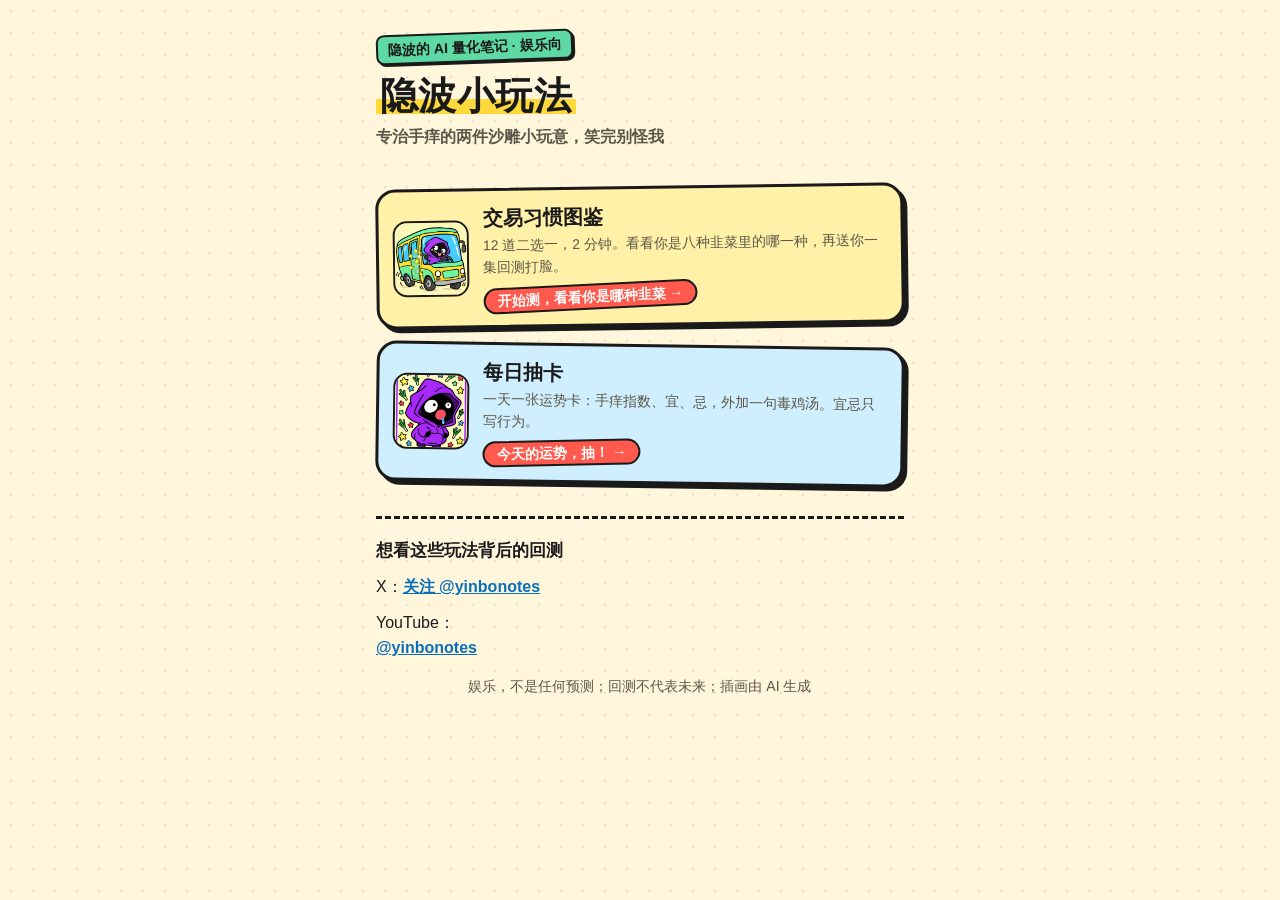
==== play/index.html @ 3527f6a2 "yinbo-tools: data-day calendar and widgets; play site (trading habit test, daily card draw)" ====
<!doctype html>
<html lang="zh-CN">
<head>
<meta charset="utf-8">
<meta name="viewport" content="width=device-width, initial-scale=1, viewport-fit=cover">
<title>隐波小玩法</title>
<meta name="description" content="给散户的两件小玩意：交易习惯图鉴、每日抽卡。娱乐，不是任何预测。">
<meta property="og:title" content="隐波小玩法">
<meta property="og:description" content="给散户的两件小玩意：交易习惯图鉴、每日抽卡。娱乐，不是任何预测。">
<meta property="og:image" content="https://eyot424.github.io/yinbo-tools/play/assets/card-back.png">
<meta name="theme-color" content="#FFF6DC">
<link rel="stylesheet" href="assets/style.css">
<script src="assets/app.js" defer></script>
</head>
<body>
<div class="wrap">
  <header class="hero">
    <p class="eyebrow">隐波的 AI 量化笔记 · 娱乐向</p>
    <h1><span class="accent">隐波小玩法</span></h1>
    <p class="sub">专治手痒的两件沙雕小玩意，笑完别怪我</p>
  </header>

  <main class="tiles">
    <a class="tile" href="test/">
      <div class="thumb art"><img src="assets/types/zn-g.png" alt="" width="76" height="76"></div>
      <div class="body">
        <h2>交易习惯图鉴</h2>
        <p>12 道二选一，2 分钟。看看你是八种韭菜里的哪一种，再送你一集回测打脸。</p>
        <span class="go">开始测，看看你是哪种韭菜 →</span>
      </div>
    </a>
    <a class="tile" href="card/">
      <div class="thumb art"><img src="assets/card-back.png" alt="" width="76" height="76"></div>
      <div class="body">
        <h2>每日抽卡</h2>
        <p>一天一张运势卡：手痒指数、宜、忌，外加一句毒鸡汤。宜忌只写行为。</p>
        <span class="go">今天的运势，抽！ →</span>
      </div>
    </a>
  </main>
  <noscript><p class="noscript">这个小站需要开启 JavaScript 才能玩。</p></noscript>

  <section class="follow">
    <h3>想看这些玩法背后的回测</h3>
    <div class="follow-row">
      <p>X：<a href="https://x.com/yinbonotes" target="_blank" rel="noopener">关注 @yinbonotes</a></p>
    </div>
    <div class="follow-row">
      <p>YouTube：<br><a href="https://www.youtube.com/@yinbonotes"><b>@yinbonotes</b></a></p>
    </div>
    <p class="disclaimer">娱乐，不是任何预测；回测不代表未来；插画由 AI 生成</p>
  </section>
</div>
</body>
</html>
---- play/assets/style.css ----
/* 隐波小玩法 共用样式：奶白底，香蕉黄/番茄红/天空蓝/薄荷绿，粗黑描边加硬阴影，系统字体栈，无外部资源 */
:root {
  --bg: #FFF6DC;
  --ink: #1a1a1a;
  --yellow: #FFD93B;
  --red: #FF5A4D;
  --blue: #4DB8FF;
  --mint: #5FD9A4;
  --paper: #ffffff;
  --dim: #5b5648;
  --line: #1a1a1a;
  --shadow: 4px 4px 0 #1a1a1a;
  --font: -apple-system, "PingFang SC", "Noto Sans CJK SC", "Microsoft YaHei", sans-serif;
}
* { box-sizing: border-box; }
html { -webkit-text-size-adjust: 100%; background: var(--bg); }
body {
  margin: 0; min-height: 100vh; font-family: var(--font); font-size: 16px; line-height: 1.6;
  color: var(--ink); overflow-wrap: anywhere; overflow-x: hidden;
  background-color: var(--bg);
  background-image: radial-gradient(rgba(26, 26, 26, 0.09) 1.5px, transparent 1.6px);
  background-size: 22px 22px;
}
img { max-width: 100%; display: block; }
a { color: #0a6fb8; font-weight: 700; }
[hidden] { display: none !important; }

.wrap { width: 100%; max-width: 560px; margin: 0 auto; padding: 20px 16px 40px; }
.topbar { display: flex; align-items: center; justify-content: space-between; min-height: 44px; margin-bottom: 8px; font-size: 14px; }
.topbar a { color: var(--ink); text-decoration: none; padding: 10px 0; font-weight: 700; }
.eyebrow {
  display: inline-block; margin: 0; font-size: 14px; font-weight: 800; color: var(--ink);
  background: var(--mint); border: 2px solid var(--ink); border-radius: 8px; padding: 2px 10px;
  transform: rotate(-2deg); box-shadow: 2px 2px 0 var(--ink);
}
h1 { margin: 12px 0 4px; font-size: 38px; line-height: 1.2; font-weight: 900; letter-spacing: 0.01em; }
h2 { margin: 0 0 8px; font-size: 20px; line-height: 1.35; font-weight: 900; }
h3 { margin: 0 0 6px; font-size: 17px; font-weight: 900; }
.sub { margin: 0 0 20px; color: var(--dim); font-weight: 600; }
.muted { color: var(--dim); font-size: 14px; }
.hero { padding: 12px 0 4px; }
.accent { background: linear-gradient(transparent 58%, var(--yellow) 58%, var(--yellow) 92%, transparent 92%); padding: 0 4px; }

/* 入口卡片 */
.tiles { display: grid; gap: 18px; margin: 12px 0 24px; }
.tile {
  display: flex; gap: 14px; align-items: center; text-decoration: none; color: var(--ink); font-weight: 400;
  background: var(--paper); border: 3px solid var(--ink); border-radius: 20px; padding: 14px;
  min-height: 96px; box-shadow: var(--shadow); position: relative;
}
.tile:nth-child(1) { background: #FFF1A8; transform: rotate(-0.8deg); }
.tile:nth-child(2) { background: #CFEFFF; transform: rotate(0.8deg); }
.tile:active { transform: translate(3px, 3px); box-shadow: 1px 1px 0 var(--ink); }
.tile .thumb { flex: 0 0 76px; width: 76px; height: 76px; border-radius: 14px; overflow: hidden; border: 2px solid var(--ink); }
.tile .body { flex: 1 1 auto; min-width: 0; }
.tile h2 { margin: 0 0 2px; }
.tile p { margin: 0; color: var(--dim); font-size: 14px; }
.tile .go { color: var(--ink); font-size: 14px; font-weight: 900; margin-top: 6px; display: inline-block; background: var(--red); color: #fff; border: 2px solid var(--ink); border-radius: 999px; padding: 0 12px; transform: rotate(-2deg); }

/* 插画占位：图加载失败时露出奶黄底 */
.art { position: relative; overflow: hidden; border-radius: 18px; background: #FFE98A; border: 3px solid var(--ink); }
.tile .art { border-width: 2px; }
.art img { width: 100%; height: 100%; object-fit: cover; }
.art img.img-failed { visibility: hidden; }
.art-wide { aspect-ratio: 4 / 3; box-shadow: var(--shadow); }
.art-square { aspect-ratio: 1 / 1; }

/* 按钮：贴纸感 */
.btn {
  display: inline-flex; align-items: center; justify-content: center;
  min-height: 52px; padding: 10px 22px; border: 3px solid var(--ink); border-radius: 16px; cursor: pointer;
  font: inherit; font-weight: 900; font-size: 18px; color: var(--ink); text-decoration: none;
  background: var(--yellow); box-shadow: var(--shadow);
}
.btn:active { transform: translate(3px, 3px); box-shadow: 1px 1px 0 var(--ink); }
.btn-ghost { background: var(--paper); font-weight: 800; font-size: 16px; }
.btn-block { display: flex; width: 100%; }
.btn[disabled] { opacity: 0.5; cursor: default; }
.btn-row { display: flex; gap: 14px; flex-wrap: wrap; margin: 18px 0; }
.btn-row .btn { flex: 1 1 140px; }
.panel { background: var(--paper); border: 3px solid var(--ink); border-radius: 18px; padding: 16px; margin: 18px 0; box-shadow: var(--shadow); }

/* 答题 */
.progress { height: 14px; border-radius: 999px; background: var(--paper); border: 2px solid var(--ink); overflow: hidden; margin: 6px 0 4px; }
.progress > i { display: block; height: 100%; width: 0; background: var(--red); border-right: 2px solid var(--ink); transition: width 0.25s; }
.qmeta { display: flex; justify-content: space-between; align-items: center; font-size: 14px; font-weight: 800; }
.qtext { font-size: 22px; line-height: 1.5; margin: 18px 0; font-weight: 900; }
.opts { display: grid; gap: 14px; }
.opt {
  display: flex; gap: 12px; align-items: flex-start; text-align: left; width: 100%;
  min-height: 64px; padding: 14px; font: inherit; font-weight: 600; color: var(--ink); cursor: pointer;
  background: var(--paper); border: 3px solid var(--ink); border-radius: 16px; box-shadow: var(--shadow);
}
.opt:active { transform: translate(3px, 3px); box-shadow: 1px 1px 0 var(--ink); }
.opt b { flex: 0 0 30px; height: 30px; line-height: 25px; text-align: center; border-radius: 50%; border: 2px solid var(--ink); background: var(--blue); font-size: 14px; }
.opt:nth-child(2) b { background: var(--red); color: #fff; }
.opt.on { background: var(--yellow); }

/* 结果 */
.result-name { font-size: 36px; line-height: 1.2; margin: 14px 0 2px; }
.result-suffix { display: inline-block; color: #fff; background: var(--red); border: 2px solid var(--ink); border-radius: 10px; padding: 0 10px; font-size: 18px; font-weight: 900; transform: rotate(-3deg); margin-left: 6px; vertical-align: middle; }
.chips { display: flex; flex-wrap: wrap; gap: 8px; margin: 14px 0; }
.chip { padding: 4px 14px; border: 2px solid var(--ink); border-radius: 999px; font-weight: 900; min-height: 36px; display: inline-flex; align-items: center; gap: 6px; background: var(--mint); box-shadow: 2px 2px 0 var(--ink); }
.chip:nth-child(2) { background: var(--blue); transform: rotate(1deg); }
.chip:nth-child(3) { background: var(--yellow); transform: rotate(-1deg); }
.chip:nth-child(4) { background: #FFA39B; }
.chip small { color: var(--ink); font-weight: 600; font-size: 14px; }
.tagline { font-size: 19px; font-weight: 800; margin: 14px 0 8px; }
.mod-line { color: #c2271b; font-weight: 700; margin: 4px 0 8px; }
.habits { margin: 8px 0 0; padding-left: 20px; }
.habits li { margin: 6px 0; }
.bars { display: grid; gap: 14px; }
.bar-row .ends { display: flex; justify-content: space-between; font-size: 14px; }
.bar-row .ends b { font-size: 16px; }
.bar { position: relative; height: 12px; border-radius: 999px; background: #FFE98A; border: 2px solid var(--ink); margin: 8px 0 4px; }
.bar i { position: absolute; top: -8px; width: 22px; height: 22px; border-radius: 50%; background: var(--red); border: 2px solid var(--ink); transform: translateX(-50%); }
.bar-row .how { font-size: 14px; color: var(--dim); text-align: center; }
.ep { border-left: 5px solid var(--red); padding-left: 12px; margin: 10px 0; }
.ep .no { color: #c2271b; font-size: 14px; font-weight: 800; }
.ep .t { font-weight: 900; }
.ep .meta { color: var(--dim); font-size: 14px; }
.tag { display: inline-block; padding: 0 8px; border: 2px solid var(--ink); border-radius: 6px; font-size: 14px; font-weight: 800; background: var(--yellow); color: var(--ink); }

/* 分享卡 */
.share-tabs { display: flex; gap: 10px; margin: 12px 0; }
.share-tabs button { flex: 1; min-height: 44px; font: inherit; font-weight: 800; color: var(--ink); background: var(--paper); border: 3px solid var(--ink); border-radius: 12px; cursor: pointer; }
.share-tabs button.on { background: var(--yellow); box-shadow: 3px 3px 0 var(--ink); }
.share-out { text-align: center; }
.share-out img { margin: 0 auto; max-height: 70vh; width: auto; border-radius: 12px; border: 3px solid var(--ink); -webkit-touch-callout: default; -webkit-user-select: auto; user-select: auto; }
.share-hint { font-size: 14px; font-weight: 700; margin: 8px 0 0; }
.share-err { font-size: 14px; color: #c2271b; font-weight: 700; margin: 8px 0 0; }

/* 抽卡 */
.deck-stage { perspective: 1200px; margin: 12px 0 18px; }
.cardback { max-width: 320px; margin: 0 auto; aspect-ratio: 3 / 4; transform: rotate(-2deg); box-shadow: var(--shadow); }
.cardback img { border-radius: 14px; }
.fortune { background: #FFF1A8; border: 3px solid var(--ink); border-radius: 20px; padding: 14px; box-shadow: var(--shadow); }
.fortune.flip { animation: flip 0.6s ease-out; }
@keyframes flip { from { transform: rotateY(90deg); opacity: 0; } to { transform: rotateY(0); opacity: 1; } }
@media (prefers-reduced-motion: reduce) { .fortune.flip { animation: none; } .progress > i { transition: none; } }
.fortune .date { display: inline-block; font-size: 14px; font-weight: 800; margin: 12px 0 0; background: var(--blue); border: 2px solid var(--ink); border-radius: 8px; padding: 0 10px; transform: rotate(-2deg); }
.fortune h2 { font-size: 28px; margin: 6px 0 2px; }
.stars { font-size: 22px; color: var(--red); letter-spacing: 0.1em; }
.stars small { font-size: 14px; font-weight: 800; color: var(--ink); letter-spacing: 0; margin-right: 6px; }
.yi-ji { display: grid; grid-template-columns: 1fr 1fr; gap: 10px; margin: 12px 0; }
.yi-ji > div { border: 2px solid var(--ink); border-radius: 12px; padding: 10px; background: var(--paper); }
.yi-ji b { display: block; font-size: 15px; font-weight: 900; }
.yi-ji .yi b { color: #0a8a5a; }
.yi-ji .ji b { color: #c2271b; }
.saying { margin: 10px 0; padding: 10px; border: 2px dashed var(--ink); border-radius: 12px; background: var(--paper); }
.saying p { margin: 2px 0; }
.soup { color: #c2271b; font-weight: 900; font-size: 18px; margin: 10px 0 4px; }
.card-foot { font-size: 14px; color: var(--dim); margin: 8px 0 0; }
.notice { font-size: 14px; color: var(--dim); text-align: center; margin: 8px 0; font-weight: 600; }
.notice.warn { color: #c2271b; font-weight: 800; }

/* 页脚：关注与免责 */
.follow { margin-top: 32px; padding-top: 18px; border-top: 3px dashed var(--ink); }
.follow-row { display: flex; gap: 14px; align-items: center; margin: 10px 0; }
.follow-row .qr { position: relative; flex: 0 0 96px; width: 96px; height: 96px; border-radius: 10px; background: #fff; border: 2px solid var(--ink); overflow: hidden; display: flex; align-items: center; justify-content: center; color: #333; font-size: 14px; text-align: center; }
.follow-row .qr img { position: absolute; left: 0; top: 0; width: 100%; height: 100%; object-fit: contain; background: #fff; }
.follow-row .qr img.img-failed { display: none; }
.follow-row p { margin: 0; }
.disclaimer { font-size: 14px; color: var(--dim); margin: 14px 0 0; text-align: center; }
.noscript { padding: 16px; color: #c2271b; font-weight: 800; }
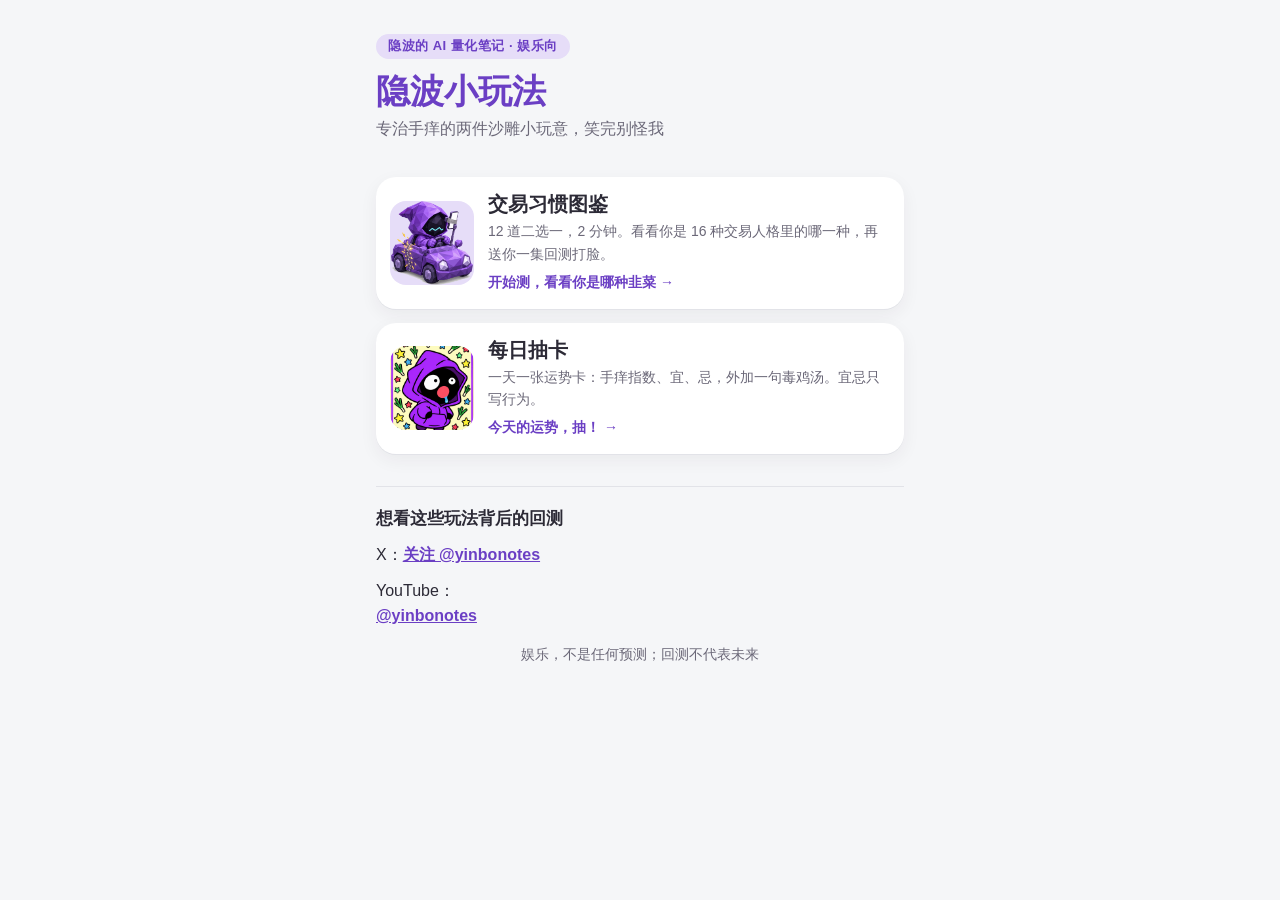
==== commit 6831af4c: "play: 16 trading personalities with chibi low-poly art and 16personalities-style result page Co-Auth" ====
--- a/play/index.html
+++ b/play/index.html
@@ -8,7 +8,7 @@
 <meta property="og:title" content="隐波小玩法">
 <meta property="og:description" content="给散户的两件小玩意：交易习惯图鉴、每日抽卡。娱乐，不是任何预测。">
 <meta property="og:image" content="https://eyot424.github.io/yinbo-tools/play/assets/card-back.png">
-<meta name="theme-color" content="#FFF6DC">
+<meta name="theme-color" content="#F5F6F8">
 <link rel="stylesheet" href="assets/style.css">
 <script src="assets/app.js" defer></script>
 </head>
@@ -22,10 +22,10 @@
 
   <main class="tiles">
     <a class="tile" href="test/">
-      <div class="thumb art"><img src="assets/types/zn-g.png" alt="" width="76" height="76"></div>
+      <div class="thumb art"><img src="assets/types/ZNGW.png" alt="" width="76" height="76"></div>
       <div class="body">
         <h2>交易习惯图鉴</h2>
-        <p>12 道二选一，2 分钟。看看你是八种韭菜里的哪一种，再送你一集回测打脸。</p>
+        <p>12 道二选一，2 分钟。看看你是 16 种交易人格里的哪一种，再送你一集回测打脸。</p>
         <span class="go">开始测，看看你是哪种韭菜 →</span>
       </div>
     </a>
@@ -48,7 +48,7 @@
     <div class="follow-row">
       <p>YouTube：<br><a href="https://www.youtube.com/@yinbonotes"><b>@yinbonotes</b></a></p>
     </div>
-    <p class="disclaimer">娱乐，不是任何预测；回测不代表未来；插画由 AI 生成</p>
+    <p class="disclaimer">娱乐，不是任何预测；回测不代表未来</p>
   </section>
 </div>
 </body>
--- a/play/assets/style.css
+++ b/play/assets/style.css
@@ -1,165 +1,159 @@
-/* 隐波小玩法 共用样式：奶白底，香蕉黄/番茄红/天空蓝/薄荷绿，粗黑描边加硬阴影，系统字体栈，无外部资源 */
+/* 隐波小玩法 共用样式：浅灰白底、柔和主题色块、细线与轻阴影，系统字体栈，无外部资源。
+   结果页按 16 型分 4 组 4 色（紫 ZN、绿 ZS、蓝 DN、黄 DS），由 #result 上的 --t（浅底）与 --d（深色）带入。 */
 :root {
-  --bg: #FFF6DC;
-  --ink: #1a1a1a;
-  --yellow: #FFD93B;
-  --red: #FF5A4D;
-  --blue: #4DB8FF;
-  --mint: #5FD9A4;
+  --bg: #F5F6F8;
+  --ink: #2c2a36;
+  --dim: #6b6878;
+  --line: #E2E3E8;
   --paper: #ffffff;
-  --dim: #5b5648;
-  --line: #1a1a1a;
-  --shadow: 4px 4px 0 #1a1a1a;
+  --t: #E6DDF8;
+  --d: #6B3FC4;
   --font: -apple-system, "PingFang SC", "Noto Sans CJK SC", "Microsoft YaHei", sans-serif;
 }
 * { box-sizing: border-box; }
 html { -webkit-text-size-adjust: 100%; background: var(--bg); }
 body {
   margin: 0; min-height: 100vh; font-family: var(--font); font-size: 16px; line-height: 1.6;
-  color: var(--ink); overflow-wrap: anywhere; overflow-x: hidden;
-  background-color: var(--bg);
-  background-image: radial-gradient(rgba(26, 26, 26, 0.09) 1.5px, transparent 1.6px);
-  background-size: 22px 22px;
+  color: var(--ink); overflow-wrap: anywhere; overflow-x: hidden; background-color: var(--bg);
 }
 img { max-width: 100%; display: block; }
-a { color: #0a6fb8; font-weight: 700; }
+a { color: var(--d); font-weight: 700; }
 [hidden] { display: none !important; }
 
 .wrap { width: 100%; max-width: 560px; margin: 0 auto; padding: 20px 16px 40px; }
 .topbar { display: flex; align-items: center; justify-content: space-between; min-height: 44px; margin-bottom: 8px; font-size: 14px; }
-.topbar a { color: var(--ink); text-decoration: none; padding: 10px 0; font-weight: 700; }
+.topbar a { color: var(--ink); text-decoration: none; padding: 10px 0; font-weight: 600; }
 .eyebrow {
-  display: inline-block; margin: 0; font-size: 14px; font-weight: 800; color: var(--ink);
-  background: var(--mint); border: 2px solid var(--ink); border-radius: 8px; padding: 2px 10px;
-  transform: rotate(-2deg); box-shadow: 2px 2px 0 var(--ink);
+  display: inline-block; margin: 0; font-size: 13px; font-weight: 700; color: var(--d);
+  background: var(--t); border-radius: 999px; padding: 2px 12px; letter-spacing: 0.04em;
 }
-h1 { margin: 12px 0 4px; font-size: 38px; line-height: 1.2; font-weight: 900; letter-spacing: 0.01em; }
-h2 { margin: 0 0 8px; font-size: 20px; line-height: 1.35; font-weight: 900; }
-h3 { margin: 0 0 6px; font-size: 17px; font-weight: 900; }
-.sub { margin: 0 0 20px; color: var(--dim); font-weight: 600; }
+h1 { margin: 12px 0 4px; font-size: 34px; line-height: 1.2; font-weight: 800; }
+h2 { margin: 0 0 8px; font-size: 20px; line-height: 1.35; font-weight: 800; }
+h3 { margin: 0 0 8px; font-size: 17px; font-weight: 800; }
+.sub { margin: 0 0 20px; color: var(--dim); }
 .muted { color: var(--dim); font-size: 14px; }
 .hero { padding: 12px 0 4px; }
-.accent { background: linear-gradient(transparent 58%, var(--yellow) 58%, var(--yellow) 92%, transparent 92%); padding: 0 4px; }
+.accent { color: var(--d); }
 
 /* 入口卡片 */
-.tiles { display: grid; gap: 18px; margin: 12px 0 24px; }
+.tiles { display: grid; gap: 14px; margin: 12px 0 24px; }
 .tile {
   display: flex; gap: 14px; align-items: center; text-decoration: none; color: var(--ink); font-weight: 400;
-  background: var(--paper); border: 3px solid var(--ink); border-radius: 20px; padding: 14px;
-  min-height: 96px; box-shadow: var(--shadow); position: relative;
+  background: var(--paper); border-radius: 20px; padding: 14px; min-height: 96px;
+  box-shadow: 0 1px 0 var(--line), 0 6px 18px rgba(44, 42, 54, 0.06);
 }
-.tile:nth-child(1) { background: #FFF1A8; transform: rotate(-0.8deg); }
-.tile:nth-child(2) { background: #CFEFFF; transform: rotate(0.8deg); }
-.tile:active { transform: translate(3px, 3px); box-shadow: 1px 1px 0 var(--ink); }
-.tile .thumb { flex: 0 0 76px; width: 76px; height: 76px; border-radius: 14px; overflow: hidden; border: 2px solid var(--ink); }
+.tile .thumb { flex: 0 0 84px; width: 84px; height: 84px; border-radius: 16px; overflow: hidden; background: #E6DDF8; }
+.tile:nth-child(2) .thumb { background: #D3ECF2; }
+.tile .thumb img { width: 100%; height: 100%; object-fit: contain; }
+.tile:nth-child(2) .thumb img { object-fit: cover; }
 .tile .body { flex: 1 1 auto; min-width: 0; }
 .tile h2 { margin: 0 0 2px; }
 .tile p { margin: 0; color: var(--dim); font-size: 14px; }
-.tile .go { color: var(--ink); font-size: 14px; font-weight: 900; margin-top: 6px; display: inline-block; background: var(--red); color: #fff; border: 2px solid var(--ink); border-radius: 999px; padding: 0 12px; transform: rotate(-2deg); }
+.tile .go { font-size: 14px; font-weight: 700; margin-top: 6px; display: inline-block; color: var(--d); }
 
-/* 插画占位：图加载失败时露出奶黄底 */
-.art { position: relative; overflow: hidden; border-radius: 18px; background: #FFE98A; border: 3px solid var(--ink); }
-.tile .art { border-width: 2px; }
+/* 插画容器 */
+.art { position: relative; overflow: hidden; border-radius: 18px; background: var(--t); }
 .art img { width: 100%; height: 100%; object-fit: cover; }
 .art img.img-failed { visibility: hidden; }
-.art-wide { aspect-ratio: 4 / 3; box-shadow: var(--shadow); }
+.art-wide { aspect-ratio: 4 / 3; }
 .art-square { aspect-ratio: 1 / 1; }
 
-/* 按钮：贴纸感 */
+/* 按钮 */
 .btn {
   display: inline-flex; align-items: center; justify-content: center;
-  min-height: 52px; padding: 10px 22px; border: 3px solid var(--ink); border-radius: 16px; cursor: pointer;
-  font: inherit; font-weight: 900; font-size: 18px; color: var(--ink); text-decoration: none;
-  background: var(--yellow); box-shadow: var(--shadow);
+  min-height: 52px; padding: 10px 22px; border: 0; border-radius: 14px; cursor: pointer;
+  font: inherit; font-weight: 700; font-size: 17px; color: #fff; text-decoration: none; background: var(--d);
 }
-.btn:active { transform: translate(3px, 3px); box-shadow: 1px 1px 0 var(--ink); }
-.btn-ghost { background: var(--paper); font-weight: 800; font-size: 16px; }
+.btn:active { opacity: 0.85; }
+.btn-ghost { background: var(--paper); color: var(--ink); font-weight: 600; font-size: 16px; box-shadow: inset 0 0 0 1px var(--line); }
 .btn-block { display: flex; width: 100%; }
-.btn[disabled] { opacity: 0.5; cursor: default; }
-.btn-row { display: flex; gap: 14px; flex-wrap: wrap; margin: 18px 0; }
+.btn[disabled] { opacity: 0.45; cursor: default; }
+.btn-row { display: flex; gap: 12px; flex-wrap: wrap; margin: 18px 0; }
 .btn-row .btn { flex: 1 1 140px; }
-.panel { background: var(--paper); border: 3px solid var(--ink); border-radius: 18px; padding: 16px; margin: 18px 0; box-shadow: var(--shadow); }
+.panel { background: var(--paper); border-radius: 20px; padding: 18px; margin: 14px 0; box-shadow: 0 1px 0 var(--line); }
 
 /* 答题 */
-.progress { height: 14px; border-radius: 999px; background: var(--paper); border: 2px solid var(--ink); overflow: hidden; margin: 6px 0 4px; }
-.progress > i { display: block; height: 100%; width: 0; background: var(--red); border-right: 2px solid var(--ink); transition: width 0.25s; }
-.qmeta { display: flex; justify-content: space-between; align-items: center; font-size: 14px; font-weight: 800; }
-.qtext { font-size: 22px; line-height: 1.5; margin: 18px 0; font-weight: 900; }
-.opts { display: grid; gap: 14px; }
+.progress { height: 8px; border-radius: 999px; background: var(--line); overflow: hidden; margin: 8px 0 4px; }
+.progress > i { display: block; height: 100%; width: 0; background: var(--d); border-radius: 999px; transition: width 0.25s; }
+.qmeta { display: flex; justify-content: space-between; align-items: center; font-size: 14px; font-weight: 600; color: var(--dim); }
+.qtext { font-size: 22px; line-height: 1.5; margin: 18px 0; font-weight: 800; }
+.opts { display: grid; gap: 12px; }
 .opt {
   display: flex; gap: 12px; align-items: flex-start; text-align: left; width: 100%;
-  min-height: 64px; padding: 14px; font: inherit; font-weight: 600; color: var(--ink); cursor: pointer;
-  background: var(--paper); border: 3px solid var(--ink); border-radius: 16px; box-shadow: var(--shadow);
+  min-height: 64px; padding: 14px; font: inherit; font-weight: 500; color: var(--ink); cursor: pointer;
+  background: var(--paper); border: 2px solid transparent; border-radius: 16px; box-shadow: 0 1px 0 var(--line);
 }
-.opt:active { transform: translate(3px, 3px); box-shadow: 1px 1px 0 var(--ink); }
-.opt b { flex: 0 0 30px; height: 30px; line-height: 25px; text-align: center; border-radius: 50%; border: 2px solid var(--ink); background: var(--blue); font-size: 14px; }
-.opt:nth-child(2) b { background: var(--red); color: #fff; }
-.opt.on { background: var(--yellow); }
+.opt:active { opacity: 0.85; }
+.opt b { flex: 0 0 28px; height: 28px; line-height: 28px; text-align: center; border-radius: 50%; background: var(--t); color: var(--d); font-size: 14px; }
+.opt.on { border-color: var(--d); background: #faf8ff; }
 
-/* 结果 */
-.result-name { font-size: 36px; line-height: 1.2; margin: 14px 0 2px; }
-.result-suffix { display: inline-block; color: #fff; background: var(--red); border: 2px solid var(--ink); border-radius: 10px; padding: 0 10px; font-size: 18px; font-weight: 900; transform: rotate(-3deg); margin-left: 6px; vertical-align: middle; }
-.chips { display: flex; flex-wrap: wrap; gap: 8px; margin: 14px 0; }
-.chip { padding: 4px 14px; border: 2px solid var(--ink); border-radius: 999px; font-weight: 900; min-height: 36px; display: inline-flex; align-items: center; gap: 6px; background: var(--mint); box-shadow: 2px 2px 0 var(--ink); }
-.chip:nth-child(2) { background: var(--blue); transform: rotate(1deg); }
-.chip:nth-child(3) { background: var(--yellow); transform: rotate(-1deg); }
-.chip:nth-child(4) { background: #FFA39B; }
-.chip small { color: var(--ink); font-weight: 600; font-size: 14px; }
-.tagline { font-size: 19px; font-weight: 800; margin: 14px 0 8px; }
-.mod-line { color: #c2271b; font-weight: 700; margin: 4px 0 8px; }
-.habits { margin: 8px 0 0; padding-left: 20px; }
-.habits li { margin: 6px 0; }
-.bars { display: grid; gap: 14px; }
-.bar-row .ends { display: flex; justify-content: space-between; font-size: 14px; }
-.bar-row .ends b { font-size: 16px; }
-.bar { position: relative; height: 12px; border-radius: 999px; background: #FFE98A; border: 2px solid var(--ink); margin: 8px 0 4px; }
-.bar i { position: absolute; top: -8px; width: 22px; height: 22px; border-radius: 50%; background: var(--red); border: 2px solid var(--ink); transform: translateX(-50%); }
-.bar-row .how { font-size: 14px; color: var(--dim); text-align: center; }
-.ep { border-left: 5px solid var(--red); padding-left: 12px; margin: 10px 0; }
-.ep .no { color: #c2271b; font-size: 14px; font-weight: 800; }
-.ep .t { font-weight: 900; }
+/* 结果页：顶部主题色区放人物，下面是维度条与习惯列表 */
+#result { --t: #E6DDF8; --d: #6B3FC4; }
+.rhero { background: var(--t); border-radius: 24px; padding: 18px 20px 22px; text-align: left; }
+.rhero .eyebrow { background: rgba(255, 255, 255, 0.75); }
+.rart { height: 300px; margin: 6px 0 0; display: flex; justify-content: center; align-items: flex-end; }
+.rart img { height: 100%; width: auto; max-width: 100%; object-fit: contain; }
+.result-code { margin: 10px 0 0; font-size: 56px; line-height: 1; font-weight: 800; letter-spacing: 0.1em; color: var(--d); font-family: "Avenir Next", "Helvetica Neue", Arial, sans-serif; }
+.result-name { font-size: 32px; line-height: 1.2; margin: 10px 0 2px; }
+.result-suffix { display: inline-block; color: #fff; background: var(--d); border-radius: 999px; padding: 0 12px; font-size: 15px; font-weight: 700; margin-left: 8px; vertical-align: middle; }
+.tagline { font-size: 17px; font-weight: 500; margin: 8px 0 0; color: #3d3a48; }
+.mod-line { color: var(--dim); font-size: 14px; margin: 14px 0 0; }
+.habits { margin: 4px 0 0; padding: 0; list-style: none; counter-reset: h; }
+.habits li { counter-increment: h; display: flex; gap: 12px; align-items: flex-start; margin: 10px 0; }
+.habits li::before { content: counter(h); flex: 0 0 26px; height: 26px; line-height: 26px; text-align: center; border-radius: 50%; background: var(--t); color: var(--d); font-size: 14px; font-weight: 700; margin-top: 1px; }
+.bars { display: grid; gap: 18px; }
+.bar-row .dim { text-align: center; font-size: 13px; font-weight: 700; letter-spacing: 0.3em; color: #8b8896; margin-bottom: 2px; }
+.bar-row .ends { display: flex; justify-content: space-between; align-items: baseline; font-size: 17px; font-weight: 600; color: #9a97a5; }
+.bar-row .ends .on { color: var(--d); font-weight: 800; }
+.bar-row .ends small { font-size: 13px; font-weight: 600; margin-left: 6px; }
+.bar { position: relative; height: 12px; border-radius: 999px; background: var(--line); margin: 6px 0 0; overflow: hidden; }
+.bar i { position: absolute; top: 0; bottom: 0; background: var(--d); border-radius: 999px; }
+.bar i.l { left: 0; } .bar i.r { right: 0; }
+.ep { border-left: 4px solid var(--d); padding-left: 12px; margin: 10px 0; }
+.ep .no { color: var(--d); font-size: 14px; font-weight: 700; }
+.ep .t { font-weight: 700; }
 .ep .meta { color: var(--dim); font-size: 14px; }
-.tag { display: inline-block; padding: 0 8px; border: 2px solid var(--ink); border-radius: 6px; font-size: 14px; font-weight: 800; background: var(--yellow); color: var(--ink); }
+.tag { display: inline-block; padding: 0 10px; border-radius: 999px; font-size: 13px; font-weight: 700; background: var(--t); color: var(--d); }
 
 /* 分享卡 */
 .share-tabs { display: flex; gap: 10px; margin: 12px 0; }
-.share-tabs button { flex: 1; min-height: 44px; font: inherit; font-weight: 800; color: var(--ink); background: var(--paper); border: 3px solid var(--ink); border-radius: 12px; cursor: pointer; }
-.share-tabs button.on { background: var(--yellow); box-shadow: 3px 3px 0 var(--ink); }
+.share-tabs button { flex: 1; min-height: 44px; font: inherit; font-weight: 600; color: var(--ink); background: var(--paper); border: 0; box-shadow: inset 0 0 0 1px var(--line); border-radius: 12px; cursor: pointer; }
+.share-tabs button.on { background: var(--d); color: #fff; box-shadow: none; }
 .share-out { text-align: center; }
-.share-out img { margin: 0 auto; max-height: 70vh; width: auto; border-radius: 12px; border: 3px solid var(--ink); -webkit-touch-callout: default; -webkit-user-select: auto; user-select: auto; }
-.share-hint { font-size: 14px; font-weight: 700; margin: 8px 0 0; }
-.share-err { font-size: 14px; color: #c2271b; font-weight: 700; margin: 8px 0 0; }
+.share-out img { margin: 0 auto; max-height: 70vh; width: auto; border-radius: 12px; box-shadow: 0 0 0 1px var(--line); -webkit-touch-callout: default; -webkit-user-select: auto; user-select: auto; }
+.share-hint { font-size: 14px; color: var(--dim); margin: 8px 0 0; }
+.share-err { font-size: 14px; color: #b3382c; font-weight: 700; margin: 8px 0 0; }
 
 /* 抽卡 */
 .deck-stage { perspective: 1200px; margin: 12px 0 18px; }
-.cardback { max-width: 320px; margin: 0 auto; aspect-ratio: 3 / 4; transform: rotate(-2deg); box-shadow: var(--shadow); }
+.cardback { max-width: 320px; margin: 0 auto; aspect-ratio: 3 / 4; box-shadow: 0 8px 24px rgba(44, 42, 54, 0.12); }
 .cardback img { border-radius: 14px; }
-.fortune { background: #FFF1A8; border: 3px solid var(--ink); border-radius: 20px; padding: 14px; box-shadow: var(--shadow); }
+.fortune { background: var(--paper); border-radius: 22px; padding: 14px; box-shadow: 0 1px 0 var(--line), 0 8px 24px rgba(44, 42, 54, 0.08); }
 .fortune.flip { animation: flip 0.6s ease-out; }
 @keyframes flip { from { transform: rotateY(90deg); opacity: 0; } to { transform: rotateY(0); opacity: 1; } }
 @media (prefers-reduced-motion: reduce) { .fortune.flip { animation: none; } .progress > i { transition: none; } }
-.fortune .date { display: inline-block; font-size: 14px; font-weight: 800; margin: 12px 0 0; background: var(--blue); border: 2px solid var(--ink); border-radius: 8px; padding: 0 10px; transform: rotate(-2deg); }
-.fortune h2 { font-size: 28px; margin: 6px 0 2px; }
-.stars { font-size: 22px; color: var(--red); letter-spacing: 0.1em; }
-.stars small { font-size: 14px; font-weight: 800; color: var(--ink); letter-spacing: 0; margin-right: 6px; }
+.fortune .date { display: inline-block; font-size: 13px; font-weight: 700; margin: 12px 0 0; background: var(--t); color: var(--d); border-radius: 999px; padding: 0 12px; }
+.fortune h2 { font-size: 26px; margin: 6px 0 2px; }
+.stars { font-size: 22px; color: var(--d); letter-spacing: 0.1em; }
+.stars small { font-size: 14px; font-weight: 600; color: var(--dim); letter-spacing: 0; margin-right: 6px; }
 .yi-ji { display: grid; grid-template-columns: 1fr 1fr; gap: 10px; margin: 12px 0; }
-.yi-ji > div { border: 2px solid var(--ink); border-radius: 12px; padding: 10px; background: var(--paper); }
-.yi-ji b { display: block; font-size: 15px; font-weight: 900; }
-.yi-ji .yi b { color: #0a8a5a; }
-.yi-ji .ji b { color: #c2271b; }
-.saying { margin: 10px 0; padding: 10px; border: 2px dashed var(--ink); border-radius: 12px; background: var(--paper); }
+.yi-ji > div { border-radius: 14px; padding: 10px 12px; background: var(--bg); }
+.yi-ji b { display: block; font-size: 15px; font-weight: 800; }
+.yi-ji .yi b { color: #2f8a52; }
+.yi-ji .ji b { color: #b3382c; }
+.saying { margin: 10px 0; padding: 12px; border-radius: 14px; background: var(--bg); }
 .saying p { margin: 2px 0; }
-.soup { color: #c2271b; font-weight: 900; font-size: 18px; margin: 10px 0 4px; }
+.soup { color: var(--d); font-weight: 800; font-size: 18px; margin: 10px 0 4px; }
 .card-foot { font-size: 14px; color: var(--dim); margin: 8px 0 0; }
-.notice { font-size: 14px; color: var(--dim); text-align: center; margin: 8px 0; font-weight: 600; }
-.notice.warn { color: #c2271b; font-weight: 800; }
+.notice { font-size: 14px; color: var(--dim); text-align: center; margin: 8px 0; }
+.notice.warn { color: #b3382c; font-weight: 700; }
 
 /* 页脚：关注与免责 */
-.follow { margin-top: 32px; padding-top: 18px; border-top: 3px dashed var(--ink); }
+.follow { margin-top: 32px; padding-top: 18px; border-top: 1px solid var(--line); }
 .follow-row { display: flex; gap: 14px; align-items: center; margin: 10px 0; }
-.follow-row .qr { position: relative; flex: 0 0 96px; width: 96px; height: 96px; border-radius: 10px; background: #fff; border: 2px solid var(--ink); overflow: hidden; display: flex; align-items: center; justify-content: center; color: #333; font-size: 14px; text-align: center; }
+.follow-row .qr { position: relative; flex: 0 0 96px; width: 96px; height: 96px; border-radius: 10px; background: #fff; box-shadow: 0 0 0 1px var(--line); overflow: hidden; display: flex; align-items: center; justify-content: center; color: #333; font-size: 14px; text-align: center; }
 .follow-row .qr img { position: absolute; left: 0; top: 0; width: 100%; height: 100%; object-fit: contain; background: #fff; }
 .follow-row .qr img.img-failed { display: none; }
 .follow-row p { margin: 0; }
 .disclaimer { font-size: 14px; color: var(--dim); margin: 14px 0 0; text-align: center; }
-.noscript { padding: 16px; color: #c2271b; font-weight: 800; }
+.noscript { padding: 16px; color: #b3382c; font-weight: 700; }
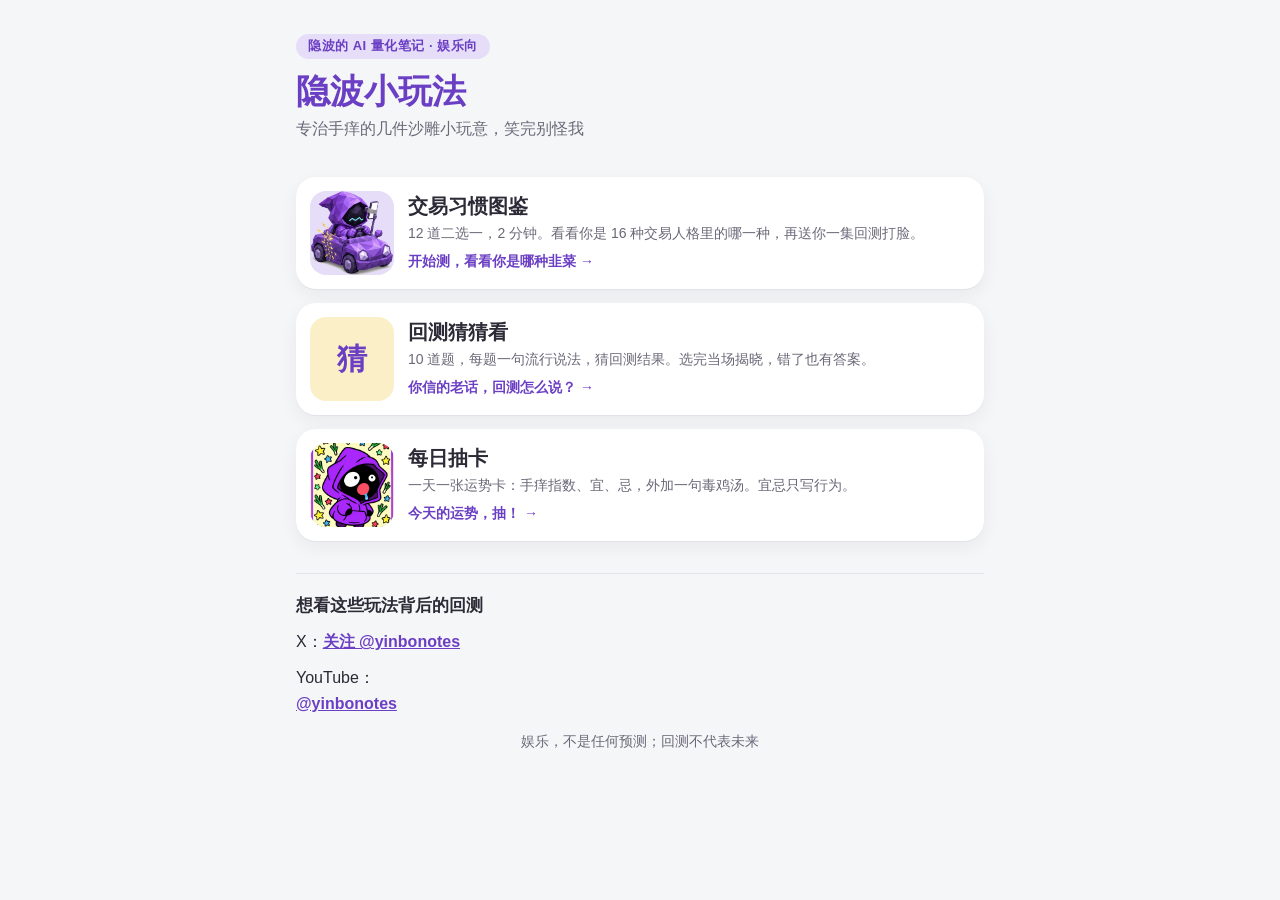
==== commit 1ae7a37e: "play: backtest guessing quiz (issue 1), three-entry home page, fix two test episode links Co-Authore" ====
--- a/play/index.html
+++ b/play/index.html
@@ -4,9 +4,9 @@
 <meta charset="utf-8">
 <meta name="viewport" content="width=device-width, initial-scale=1, viewport-fit=cover">
 <title>隐波小玩法</title>
-<meta name="description" content="给散户的两件小玩意：交易习惯图鉴、每日抽卡。娱乐，不是任何预测。">
+<meta name="description" content="给散户的几件小玩意：交易习惯图鉴、回测猜猜看、每日抽卡。娱乐，不是任何预测。">
 <meta property="og:title" content="隐波小玩法">
-<meta property="og:description" content="给散户的两件小玩意：交易习惯图鉴、每日抽卡。娱乐，不是任何预测。">
+<meta property="og:description" content="给散户的几件小玩意：交易习惯图鉴、回测猜猜看、每日抽卡。娱乐，不是任何预测。">
 <meta property="og:image" content="https://eyot424.github.io/yinbo-tools/play/assets/card-back.png">
 <meta name="theme-color" content="#F5F6F8">
 <link rel="stylesheet" href="assets/style.css">
@@ -17,7 +17,7 @@
   <header class="hero">
     <p class="eyebrow">隐波的 AI 量化笔记 · 娱乐向</p>
     <h1><span class="accent">隐波小玩法</span></h1>
-    <p class="sub">专治手痒的两件沙雕小玩意，笑完别怪我</p>
+    <p class="sub">专治手痒的几件沙雕小玩意，笑完别怪我</p>
   </header>
 
   <main class="tiles">
@@ -29,7 +29,15 @@
         <span class="go">开始测，看看你是哪种韭菜 →</span>
       </div>
     </a>
-    <a class="tile" href="card/">
+    <a class="tile t3" href="guess/">
+      <div class="thumb art">猜</div>
+      <div class="body">
+        <h2>回测猜猜看</h2>
+        <p>10 道题，每题一句流行说法，猜回测结果。选完当场揭晓，错了也有答案。</p>
+        <span class="go">你信的老话，回测怎么说？ →</span>
+      </div>
+    </a>
+    <a class="tile t2" href="card/">
       <div class="thumb art"><img src="assets/card-back.png" alt="" width="76" height="76"></div>
       <div class="body">
         <h2>每日抽卡</h2>
--- a/play/assets/style.css
+++ b/play/assets/style.css
@@ -43,9 +43,9 @@
   box-shadow: 0 1px 0 var(--line), 0 6px 18px rgba(44, 42, 54, 0.06);
 }
 .tile .thumb { flex: 0 0 84px; width: 84px; height: 84px; border-radius: 16px; overflow: hidden; background: #E6DDF8; }
-.tile:nth-child(2) .thumb { background: #D3ECF2; }
+.tile.t2 .thumb { background: #D3ECF2; }
 .tile .thumb img { width: 100%; height: 100%; object-fit: contain; }
-.tile:nth-child(2) .thumb img { object-fit: cover; }
+.tile.t2 .thumb img { object-fit: cover; }
 .tile .body { flex: 1 1 auto; min-width: 0; }
 .tile h2 { margin: 0 0 2px; }
 .tile p { margin: 0; color: var(--dim); font-size: 14px; }
@@ -157,3 +157,81 @@
 .follow-row p { margin: 0; }
 .disclaimer { font-size: 14px; color: var(--dim); margin: 14px 0 0; text-align: center; }
 .noscript { padding: 16px; color: #b3382c; font-weight: 700; }
+
+/* 测试开始页：一屏紧凑版 */
+.g-zn { --rb: #E6DDF8; --rd: #6B3FC4; } .g-zs { --rb: #DDF0DA; --rd: #3E9A4F; }
+.g-dn { --rb: #D3ECF2; --rd: #2A8BA3; } .g-ds { --rb: #FBEFC8; --rd: #C2901A; }
+
+#intro { max-width: 520px; margin-left: auto; margin-right: auto; }
+#intro .eyebrow { margin: 0 0 4px; font-size: 12px; line-height: 18px; }
+#intro h1 { margin: 0 0 4px; font-size: 28px; line-height: 34px; }
+#intro .sub { margin: 0; font-size: 14px; line-height: 20px; }
+
+.family { margin: 10px 0 12px; display: grid; gap: 6px; }
+.fam-row {
+  display: grid;
+  grid-template-columns: 18px repeat(4, minmax(0, 1fr));
+  align-items: center;
+  gap: 4px;
+  padding: 4px;
+  border-radius: 14px;
+  background: var(--rb);
+}
+.fam-tag {
+  writing-mode: vertical-rl;
+  justify-self: center;
+  font-size: 12px;
+  line-height: 1;
+  font-weight: 800;
+  letter-spacing: 0.15em;
+  color: var(--rd);
+  white-space: nowrap;
+}
+.fam-row img {
+  display: block;
+  width: 100%;
+  max-width: 68px;
+  height: auto;
+  aspect-ratio: 1 / 1;
+  object-fit: contain;
+  margin: 0 auto;
+}
+
+#start { min-height: 52px; font-size: 17px; font-weight: 800; margin-top: 0; }
+.start-note { font-size: 12px; line-height: 18px; color: var(--dim); text-align: center; margin: 8px 0 0; }
+
+.grp { margin: 10px 0 0; font-size: 15px; font-weight: 800; color: var(--d); }
+
+/* 矮屏（如 iPhone SE / 小窗口）再收一点 */
+@media (max-height: 640px) {
+  .fam-row img { max-width: 56px; }
+  #intro h1 { font-size: 26px; line-height: 30px; }
+}
+
+@media (min-width: 720px) {
+  .wrap { max-width: 720px; }
+  #intro { max-width: 520px; }
+}
+
+/* 回测猜猜看 */
+.tile.t3 .thumb { background: #FBEFC8; color: var(--d); display: flex; align-items: center; justify-content: center; font-size: 30px; font-weight: 800; }
+.g-claim { font-size: 24px; line-height: 1.45; font-weight: 800; margin: 18px 0 6px; }
+.g-setup { color: var(--dim); font-size: 14px; margin: 0 0 14px; }
+.g-ask { font-weight: 700; margin: 0 0 10px; }
+.opt.right { border-color: #2f8a52; background: #eef8f1; }
+.opt.wrong { border-color: #b3382c; background: #fcefed; }
+.opt[disabled] { cursor: default; }
+.reveal { background: var(--paper); border-radius: 20px; padding: 16px 18px; margin: 14px 0; box-shadow: 0 1px 0 var(--line); }
+.reveal .verdict { font-weight: 800; font-size: 18px; margin: 0 0 4px; }
+.reveal .verdict.ok { color: #2f8a52; }
+.reveal .verdict.no { color: #b3382c; }
+.reveal .big { font-size: 22px; line-height: 1.4; font-weight: 800; color: var(--d); margin: 4px 0 8px; }
+.reveal p { margin: 4px 0; }
+.reveal .small { font-size: 13px; color: var(--dim); }
+.score { font-size: 72px; line-height: 1; font-weight: 800; color: var(--d); margin: 10px 0 0; font-family: "Avenir Next", "Helvetica Neue", Arial, sans-serif; }
+.score small { font-size: 28px; color: var(--dim); }
+.rlist { list-style: none; padding: 0; margin: 0; }
+.rlist li { display: flex; gap: 10px; align-items: flex-start; margin: 10px 0; font-size: 15px; }
+.rlist .mark { flex: 0 0 24px; height: 24px; line-height: 24px; text-align: center; border-radius: 50%; color: #fff; font-size: 13px; font-weight: 700; margin-top: 1px; }
+.rlist .mark.ok { background: #2f8a52; } .rlist .mark.no { background: #b3382c; }
+.rlist a { font-size: 14px; white-space: nowrap; }
